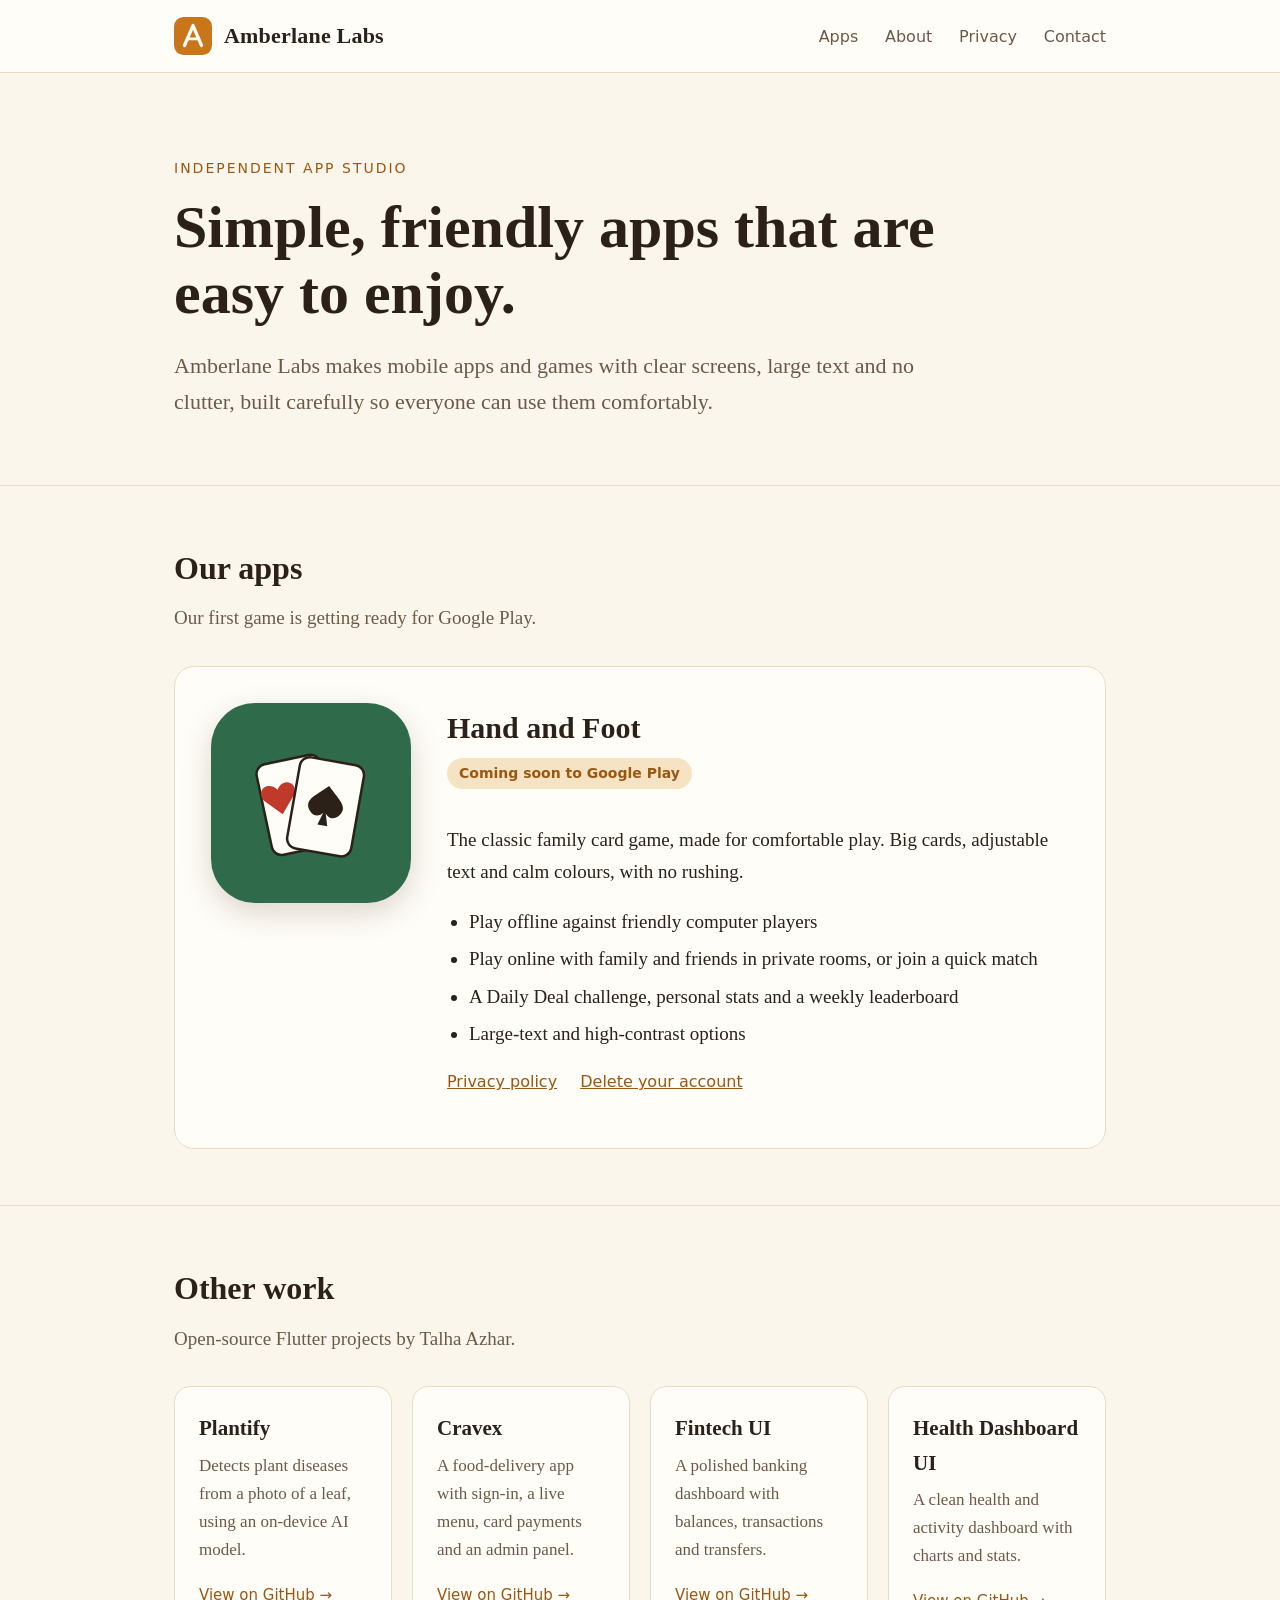
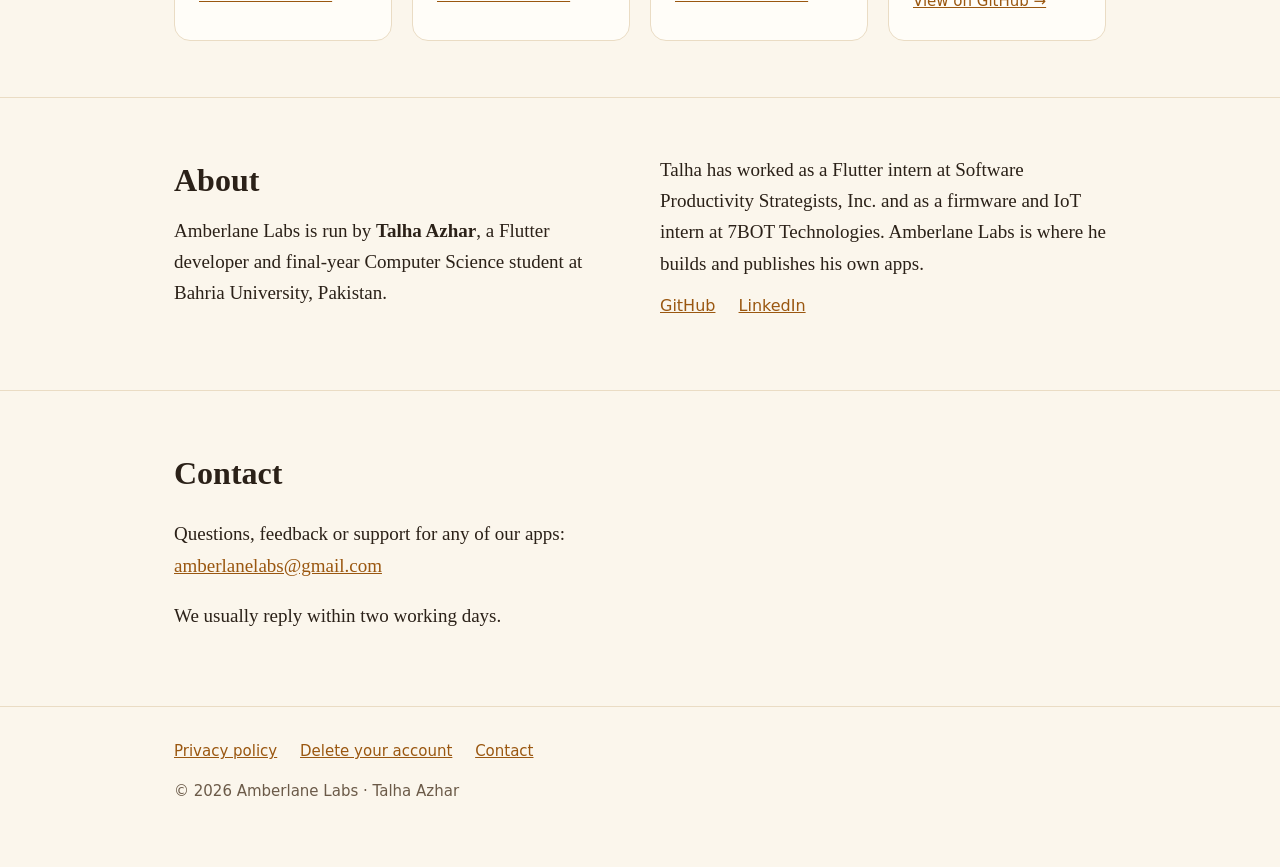
==== index.html @ 096f3169 "Amberlane Labs website: home, privacy policy, account deletion Co-Authored-By: Claude Opus 5.5 <nore" ====
<!DOCTYPE html>
<html lang="en">
<head>
  <meta charset="utf-8">
  <meta name="viewport" content="width=device-width, initial-scale=1">
  <title>Amberlane Labs: simple, friendly apps and games</title>
  <meta name="description" content="Amberlane Labs is an independent app studio by Talha Azhar, making simple, friendly mobile apps and games, starting with Hand and Foot.">
  <link rel="icon" href="favicon.svg" type="image/svg+xml">
  <link rel="stylesheet" href="style.css">
</head>
<body>
  <header class="site">
    <div class="wrap">
      <a class="brand" href="./">
        <svg viewBox="0 0 40 40" aria-hidden="true">
          <rect width="40" height="40" rx="10" fill="#c9761a"/>
          <path d="M11 30 L20 9 L29 30" fill="none" stroke="#fffdf8" stroke-width="3.4" stroke-linecap="round" stroke-linejoin="round"/>
          <path d="M14.6 23 H25.4" stroke="#fffdf8" stroke-width="3" stroke-linecap="round"/>
        </svg>
        Amberlane Labs
      </a>
      <nav class="main">
        <a href="#apps">Apps</a>
        <a href="#about">About</a>
        <a href="privacy.html">Privacy</a>
        <a href="#contact">Contact</a>
      </nav>
    </div>
  </header>

  <main>
    <div class="hero"><div class="wrap">
      <p class="eyebrow">Independent app studio</p>
      <h1>Simple, friendly apps that are easy to enjoy.</h1>
      <p class="lead">Amberlane Labs makes mobile apps and games with clear screens, large text and no clutter, built carefully so everyone can use them comfortably.</p>
    </div></div>

    <section id="apps">
      <div class="wrap">
        <h2>Our apps</h2>
        <p class="sub">Our first game is getting ready for Google Play.</p>

        <div class="app">
          <div class="icon" aria-hidden="true">
            <svg viewBox="0 0 120 120">
              <g transform="rotate(-12 60 60)">
                <rect x="22" y="22" width="52" height="74" rx="8" fill="#fffdf8" stroke="#2b2118" stroke-width="2"/>
                <path d="M40 44 c-6 -9 -18 -3 -12 7 l12 13 l12 -13 c6 -10 -6 -16 -12 -7z" fill="#c0392b" transform="translate(-4 0)"/>
              </g>
              <g transform="rotate(10 60 60)">
                <rect x="46" y="24" width="52" height="74" rx="8" fill="#fffdf8" stroke="#2b2118" stroke-width="2"/>
                <path d="M72 44 c-10 10 -18 14 -12 22 c4 5 9 3 11 0 l-3 10 h8 l-3 -10 c2 3 7 5 11 0 c6 -8 -2 -12 -12 -22z" fill="#2b2118"/>
              </g>
            </svg>
          </div>
          <div>
            <h3>Hand and Foot</h3>
            <span class="badge">Coming soon to Google Play</span>
            <p>The classic family card game, made for comfortable play. Big cards, adjustable text and calm colours, with no rushing.</p>
            <ul>
              <li>Play offline against friendly computer players</li>
              <li>Play online with family and friends in private rooms, or join a quick match</li>
              <li>A Daily Deal challenge, personal stats and a weekly leaderboard</li>
              <li>Large-text and high-contrast options</li>
            </ul>
            <p class="links">
              <a href="privacy.html">Privacy policy</a>
              <a href="delete-account.html">Delete your account</a>
            </p>
          </div>
        </div>
      </div>
    </section>

    <section id="work">
      <div class="wrap">
        <h2>Other work</h2>
        <p class="sub">Open-source Flutter projects by Talha Azhar.</p>
        <div class="grid">
          <div class="card">
            <h4>Plantify</h4>
            <p>Detects plant diseases from a photo of a leaf, using an on-device AI model.</p>
            <a href="https://github.com/Talhabyte/Plantify">View on GitHub →</a>
          </div>
          <div class="card">
            <h4>Cravex</h4>
            <p>A food-delivery app with sign-in, a live menu, card payments and an admin panel.</p>
            <a href="https://github.com/Talhabyte/cravex">View on GitHub →</a>
          </div>
          <div class="card">
            <h4>Fintech UI</h4>
            <p>A polished banking dashboard with balances, transactions and transfers.</p>
            <a href="https://github.com/Talhabyte/flutter-fintech-ui">View on GitHub →</a>
          </div>
          <div class="card">
            <h4>Health Dashboard UI</h4>
            <p>A clean health and activity dashboard with charts and stats.</p>
            <a href="https://github.com/Talhabyte/flutter-health-dashboard-ui">View on GitHub →</a>
          </div>
        </div>
      </div>
    </section>

    <section id="about">
      <div class="wrap about">
        <div>
          <h2>About</h2>
          <p>Amberlane Labs is run by <strong>Talha Azhar</strong>, a Flutter developer and final-year Computer Science student at Bahria University, Pakistan.</p>
        </div>
        <div>
          <p>Talha has worked as a Flutter intern at Software Productivity Strategists, Inc. and as a firmware and IoT intern at 7BOT Technologies. Amberlane Labs is where he builds and publishes his own apps.</p>
          <p class="links">
            <a href="https://github.com/Talhabyte">GitHub</a>
            <a href="https://www.linkedin.com/in/talha-08003030b/">LinkedIn</a>
          </p>
        </div>
      </div>
    </section>

    <section id="contact">
      <div class="wrap">
        <h2>Contact</h2>
        <p>Questions, feedback or support for any of our apps:<br>
          <a href="mailto:amberlanelabs@gmail.com">amberlanelabs@gmail.com</a></p>
        <p>We usually reply within two working days.</p>
      </div>
    </section>
  </main>

  <footer class="site">
    <div class="wrap">
      <a href="privacy.html">Privacy policy</a>
      <a href="delete-account.html">Delete your account</a>
      <a href="mailto:amberlanelabs@gmail.com">Contact</a>
      <p>© 2026 Amberlane Labs · Talha Azhar</p>
    </div>
  </footer>
</body>
</html>
---- style.css ----
:root {
  --cream: #fbf6ec;
  --paper: #fffdf8;
  --ink: #2b2118;
  --soft: #6b5a48;
  --amber: #c9761a;
  --amber-dark: #9a5710;
  --amber-light: #f6e3c4;
  --line: #eadcc4;
  --green: #2f6b4a;
}

* { box-sizing: border-box; }

html { scroll-behavior: smooth; }

body {
  margin: 0;
  background: var(--cream);
  color: var(--ink);
  font-family: "Iowan Old Style", "Palatino Linotype", Palatino, Georgia, serif;
  font-size: 19px;
  line-height: 1.65;
}

a { color: var(--amber-dark); }
a:hover { color: var(--amber); }

.wrap { max-width: 980px; margin: 0 auto; padding: 0 24px; }

/* Header */
header.site {
  border-bottom: 1px solid var(--line);
  background: var(--paper);
}
header.site .wrap {
  display: flex;
  align-items: center;
  justify-content: space-between;
  min-height: 72px;
  gap: 16px;
  flex-wrap: wrap;
}
.brand {
  display: flex;
  align-items: center;
  gap: 12px;
  text-decoration: none;
  color: var(--ink);
  font-weight: 700;
  font-size: 22px;
  letter-spacing: 0.2px;
}
.brand svg { width: 38px; height: 38px; }
nav.main a {
  font-family: system-ui, -apple-system, "Segoe UI", sans-serif;
  font-size: 16px;
  text-decoration: none;
  color: var(--soft);
  margin-left: 22px;
}
nav.main a:hover { color: var(--amber-dark); }

/* Hero */
.hero { padding: 84px 0 64px; }
.eyebrow {
  font-family: system-ui, -apple-system, "Segoe UI", sans-serif;
  font-size: 14px;
  letter-spacing: 2px;
  text-transform: uppercase;
  color: var(--amber-dark);
  margin: 0 0 14px;
}
.hero h1 {
  font-size: clamp(38px, 6vw, 60px);
  line-height: 1.1;
  margin: 0 0 22px;
  font-weight: 700;
  max-width: 14em;
}
.hero p.lead {
  font-size: 22px;
  color: var(--soft);
  max-width: 34em;
  margin: 0;
}

/* Sections */
section { padding: 56px 0; border-top: 1px solid var(--line); }
section h2 {
  font-size: 32px;
  margin: 0 0 8px;
}
section .sub { color: var(--soft); margin: 0 0 32px; }

/* Featured app */
.app {
  display: grid;
  grid-template-columns: 200px 1fr;
  gap: 36px;
  align-items: start;
  background: var(--paper);
  border: 1px solid var(--line);
  border-radius: 20px;
  padding: 36px;
}
.app .icon {
  width: 200px;
  height: 200px;
  border-radius: 44px;
  background: var(--green);
  display: flex;
  align-items: center;
  justify-content: center;
  box-shadow: 0 10px 30px rgba(60, 40, 10, 0.18);
}
.app .icon svg { width: 150px; height: 150px; }
.app h3 { font-size: 30px; margin: 0 0 4px; }
.badge {
  display: inline-block;
  font-family: system-ui, -apple-system, "Segoe UI", sans-serif;
  font-size: 14px;
  font-weight: 600;
  background: var(--amber-light);
  color: var(--amber-dark);
  border-radius: 999px;
  padding: 4px 12px;
  margin-bottom: 16px;
}
.app ul { padding-left: 22px; margin: 16px 0 20px; }
.app li { margin: 6px 0; }
.links { font-family: system-ui, -apple-system, "Segoe UI", sans-serif; font-size: 16px; }
.links a { margin-right: 18px; }

/* Project grid */
.grid {
  display: grid;
  grid-template-columns: repeat(auto-fit, minmax(210px, 1fr));
  gap: 20px;
}
.card {
  background: var(--paper);
  border: 1px solid var(--line);
  border-radius: 16px;
  padding: 24px;
}
.card h4 { margin: 0 0 6px; font-size: 21px; }
.card p { margin: 0 0 14px; color: var(--soft); font-size: 17px; }
.card a { font-family: system-ui, -apple-system, "Segoe UI", sans-serif; font-size: 15px; }

/* About */
.about { display: grid; grid-template-columns: 1fr 1fr; gap: 40px; }
.about p { margin: 0 0 14px; }

/* Plain pages */
.page { padding-top: 56px; padding-bottom: 72px; }
.page h1 { font-size: 42px; margin: 0 0 6px; line-height: 1.15; }
.page .updated { color: var(--soft); margin: 0 0 36px; font-size: 16px;
  font-family: system-ui, -apple-system, "Segoe UI", sans-serif; }
.page h2 { font-size: 26px; margin: 40px 0 10px; }
.page article { max-width: 46em; }
.page table { border-collapse: collapse; width: 100%; margin: 12px 0 20px; font-size: 17px; }
.page th, .page td { text-align: left; vertical-align: top; padding: 10px 12px; border-bottom: 1px solid var(--line); }
.page th { background: var(--amber-light); }
.note {
  background: var(--paper);
  border-left: 4px solid var(--amber);
  padding: 16px 20px;
  border-radius: 0 12px 12px 0;
  margin: 20px 0;
}

/* Footer */
footer.site {
  border-top: 1px solid var(--line);
  padding: 32px 0 48px;
  color: var(--soft);
  font-family: system-ui, -apple-system, "Segoe UI", sans-serif;
  font-size: 15px;
}
footer.site a { margin-right: 18px; }

@media (max-width: 720px) {
  body { font-size: 18px; }
  .app { grid-template-columns: 1fr; padding: 24px; }
  .app .icon { width: 140px; height: 140px; border-radius: 32px; }
  .app .icon svg { width: 104px; height: 104px; }
  .about { grid-template-columns: 1fr; gap: 0; }
  nav.main a { margin: 0 18px 0 0; }
  .hero { padding: 56px 0 44px; }
}
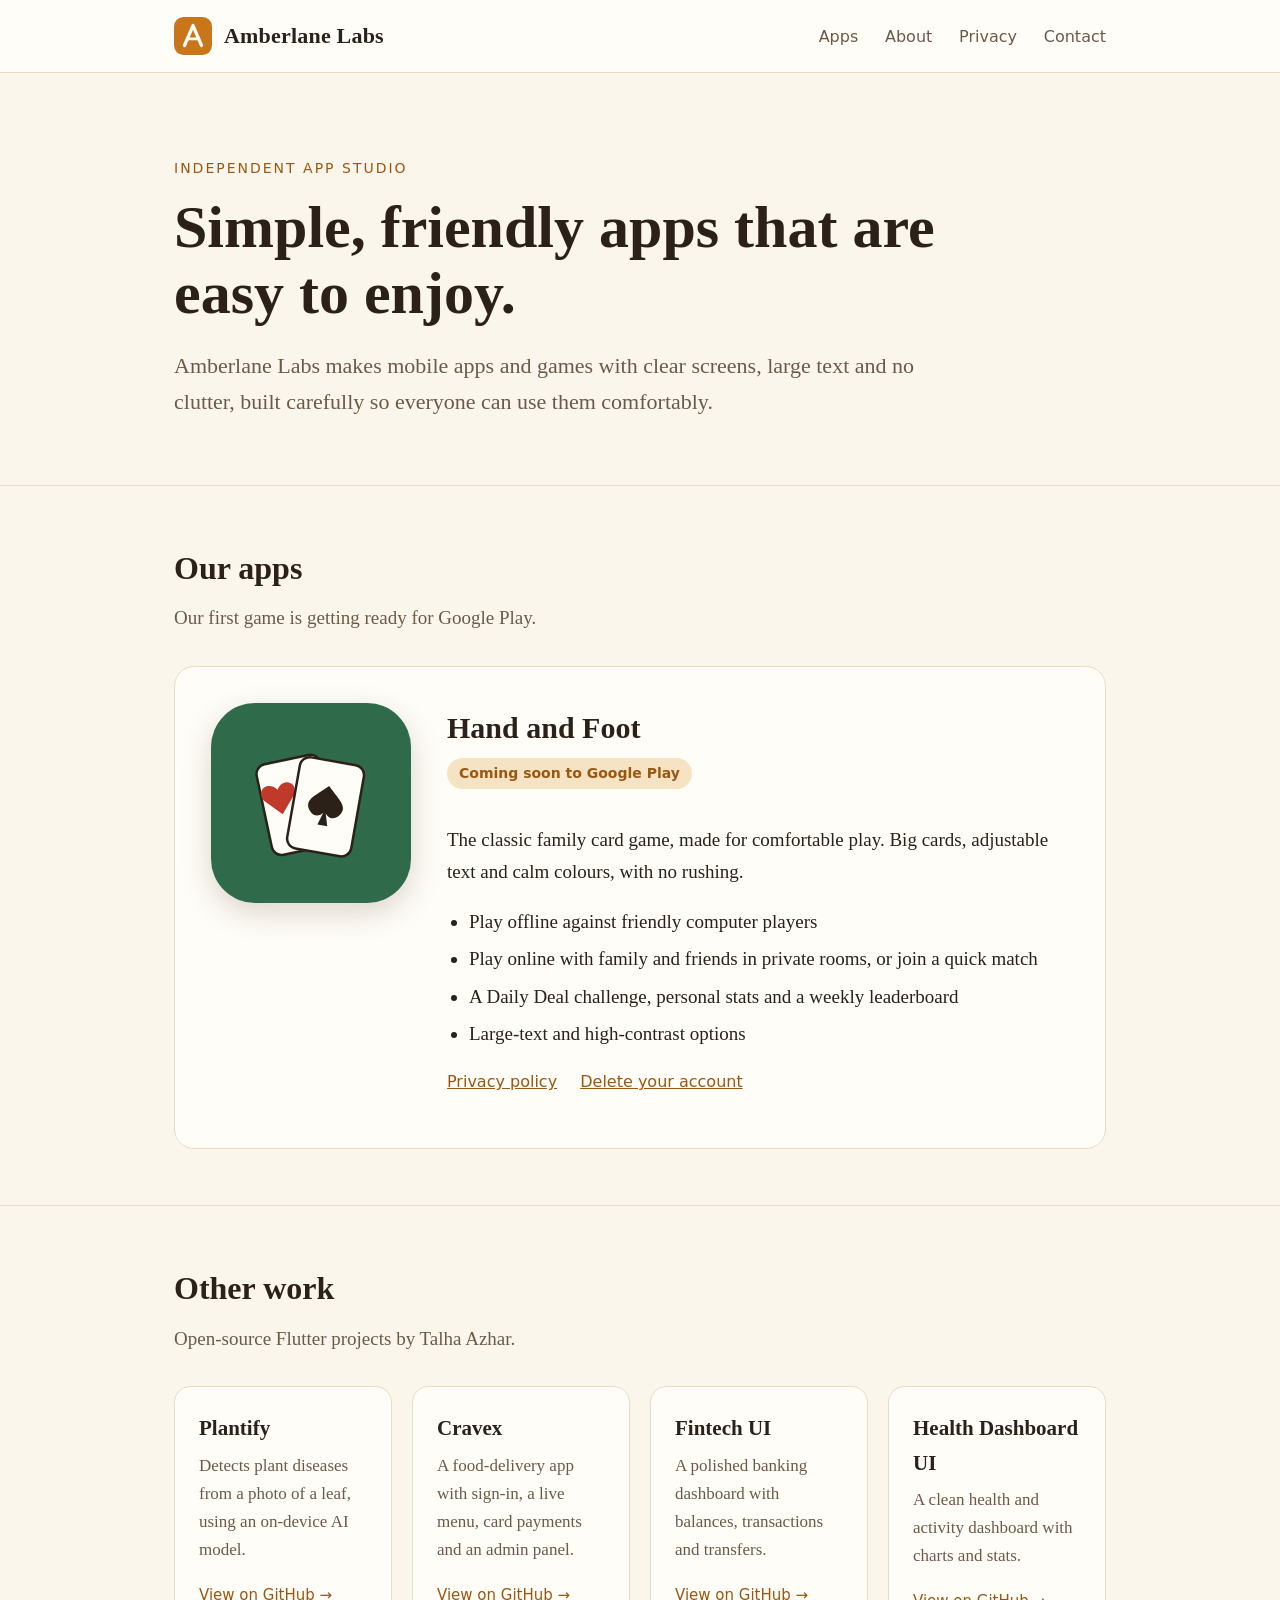
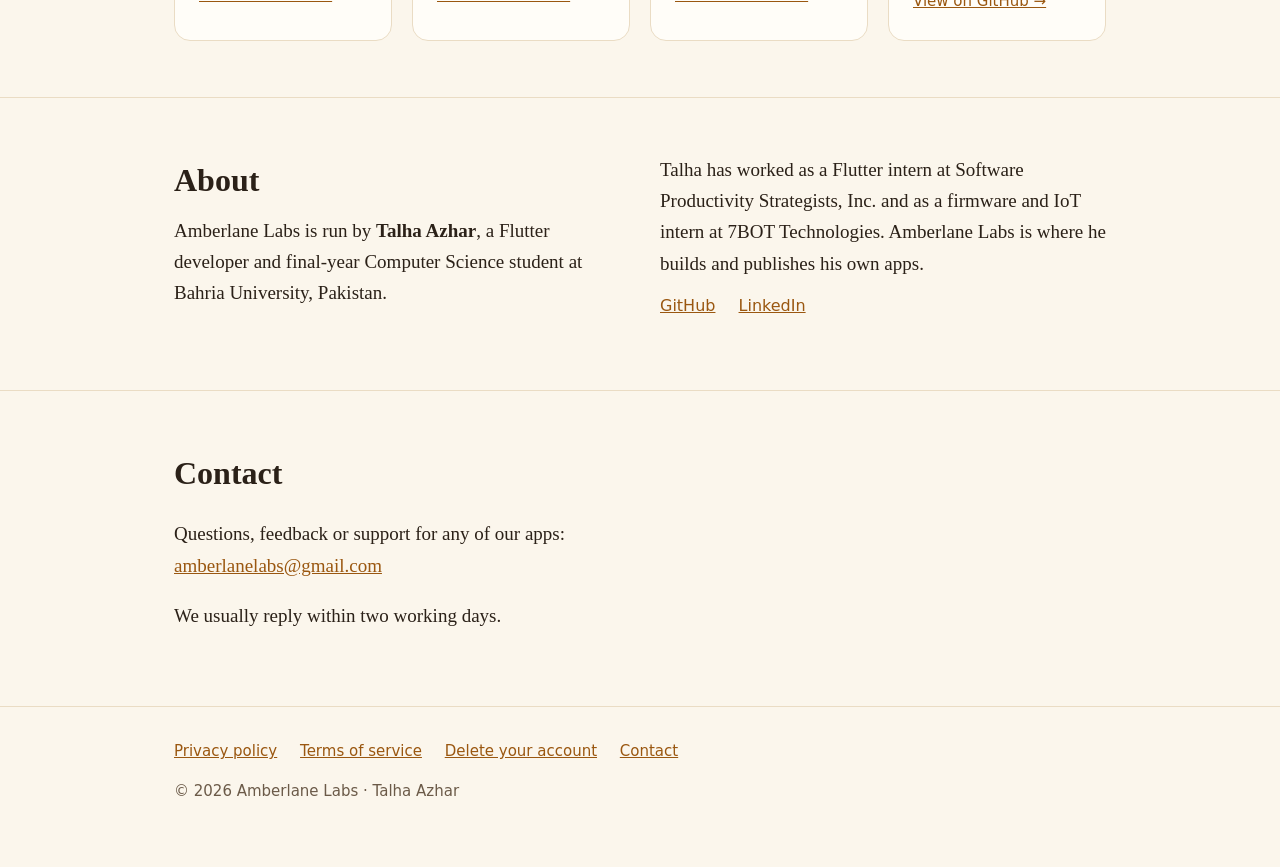
==== commit ce918adf: "Add Terms of Service; privacy policy covers coins and purchases Co-Authored-By: Claude Opus 5.5 <nor" ====
--- a/index.html
+++ b/index.html
@@ -130,6 +130,7 @@
   <footer class="site">
     <div class="wrap">
       <a href="privacy.html">Privacy policy</a>
+      <a href="terms.html">Terms of service</a>
       <a href="delete-account.html">Delete your account</a>
       <a href="mailto:amberlanelabs@gmail.com">Contact</a>
       <p>© 2026 Amberlane Labs · Talha Azhar</p>
